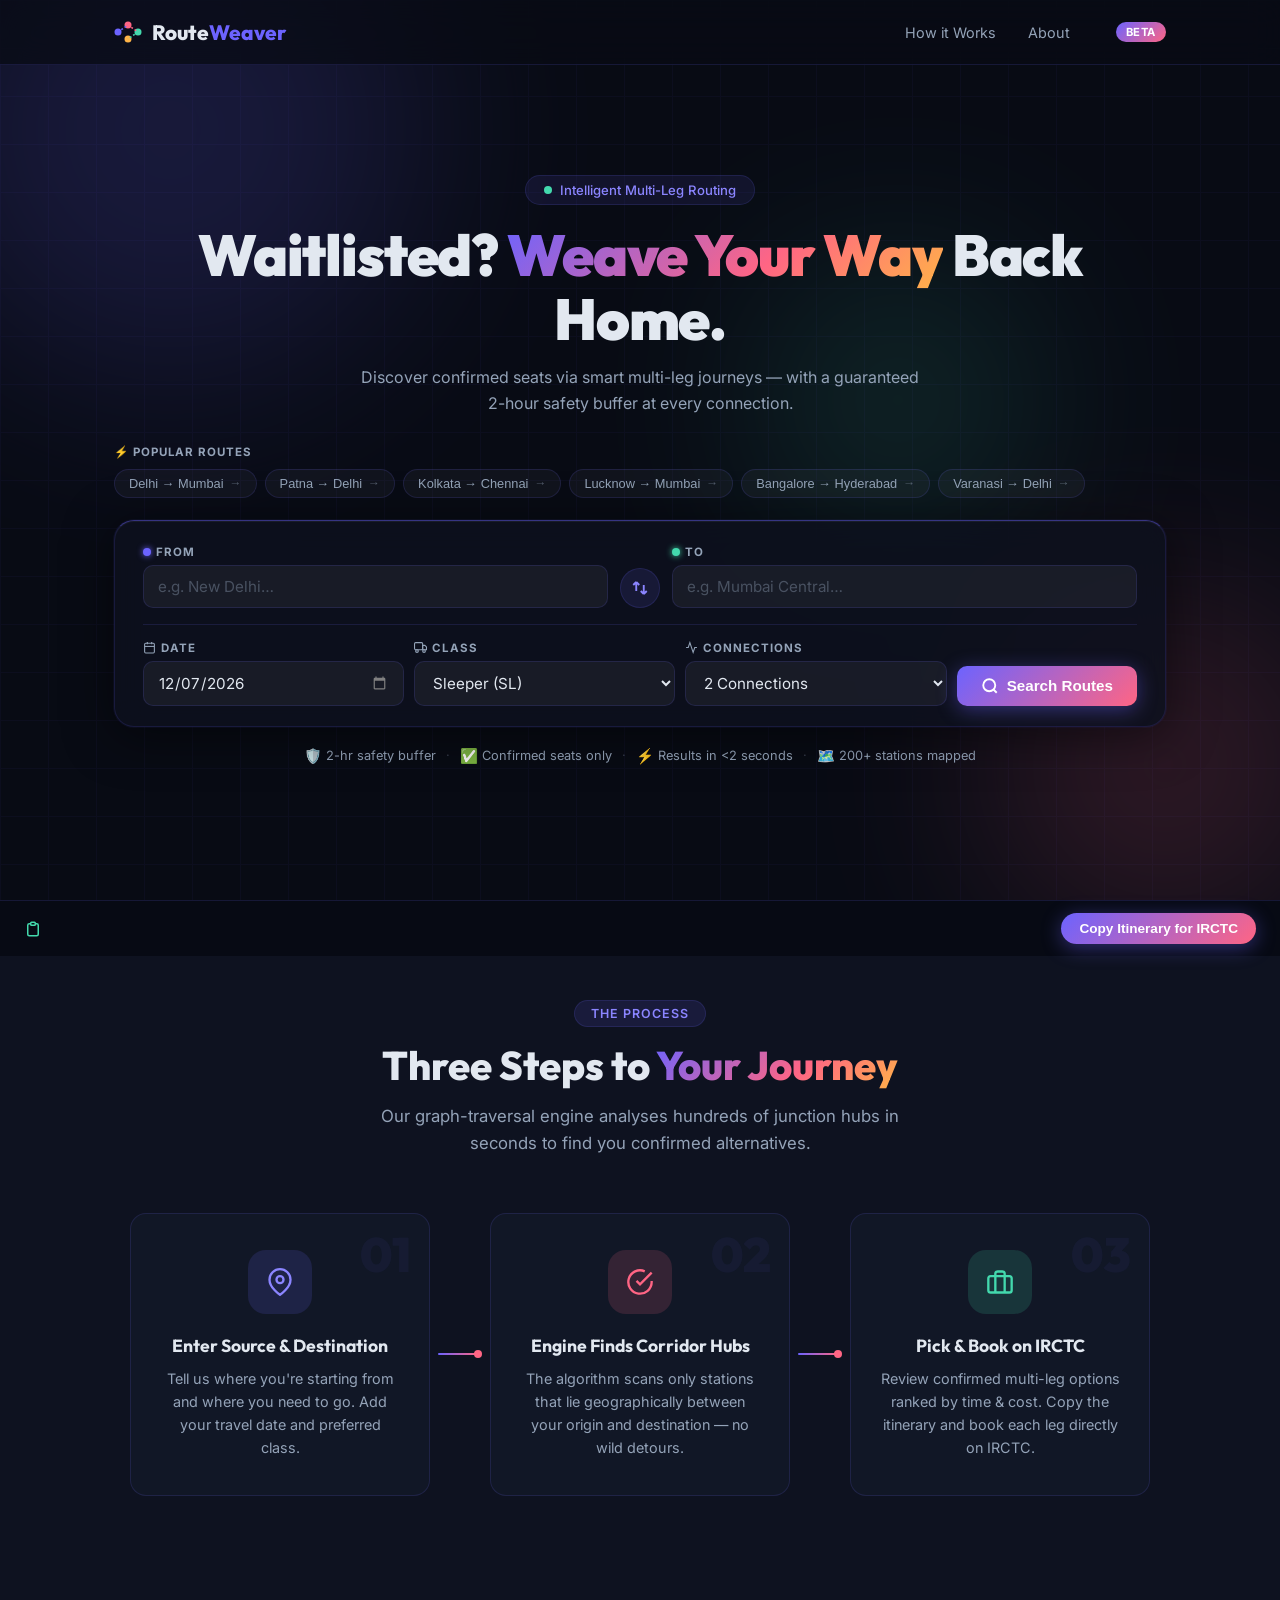
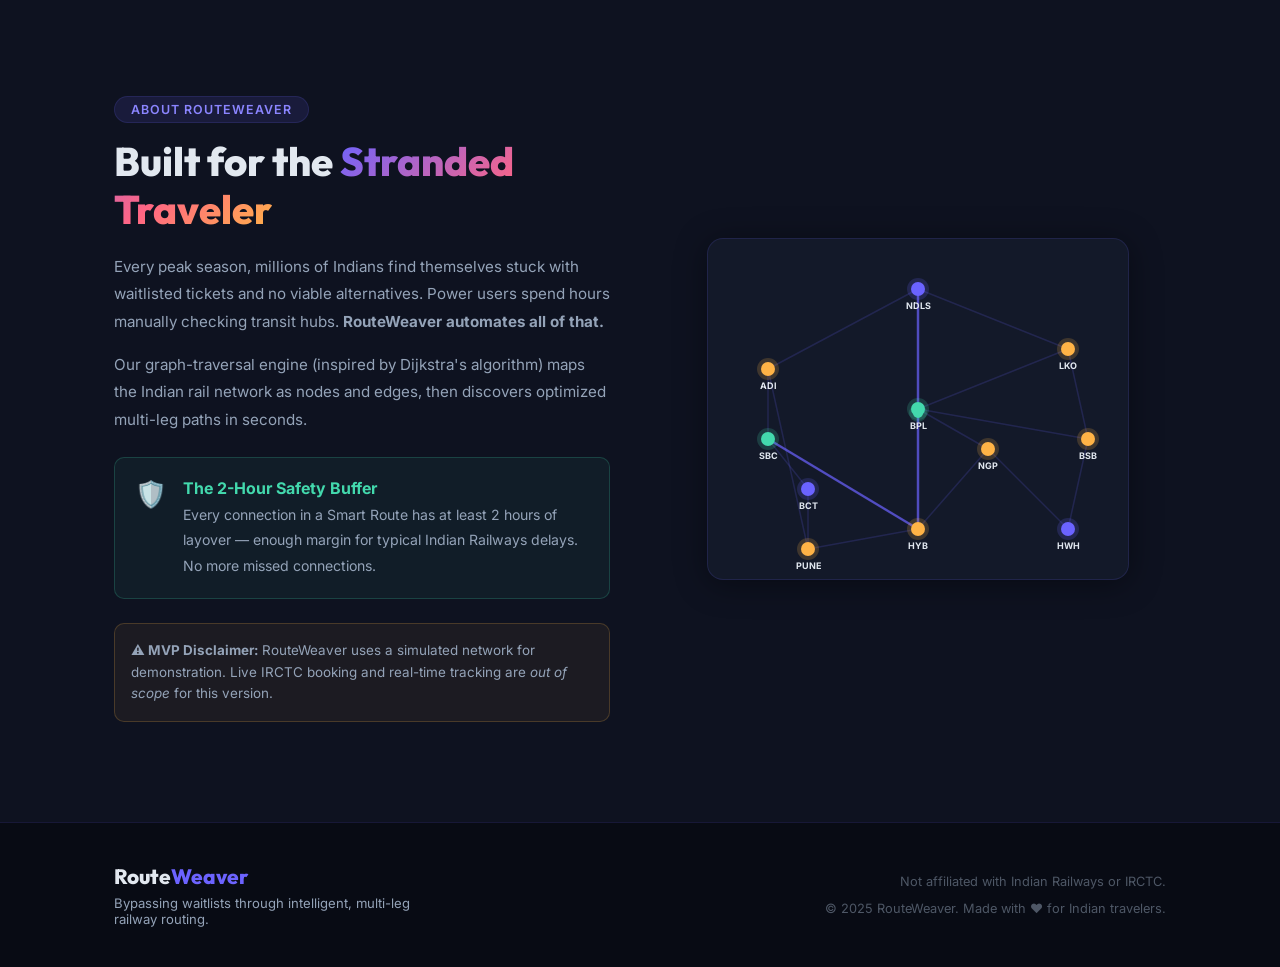
==== index.html @ 6f1d0b57 "Initial commit for RouteWeaver: Premium MVP" ====
<!DOCTYPE html>
<html lang="en">
<head>
  <meta charset="UTF-8" />
  <meta name="viewport" content="width=device-width, initial-scale=1.0" />
  <title>RouteWeaver — Smart Railway Routing for India</title>
  <meta name="description" content="RouteWeaver bypasses waitlists by discovering multi-leg railway routes with confirmed seats. Intelligent routing for Indian Railways." />
  <link rel="preconnect" href="https://fonts.googleapis.com" />
  <link rel="preconnect" href="https://fonts.gstatic.com" crossorigin />
  <link href="https://fonts.googleapis.com/css2?family=Inter:wght@300;400;500;600;700;800&family=Outfit:wght@400;600;700;800;900&display=swap" rel="stylesheet" />
  <link rel="stylesheet" href="style.css?v=3" />
</head>
<body>

  <!-- NAVBAR -->
  <nav class="navbar" id="navbar">
    <div class="nav-inner">
      <div class="nav-logo">
        <div class="logo-icon">
          <svg width="28" height="28" viewBox="0 0 28 28" fill="none">
            <circle cx="4" cy="14" r="3.5" fill="#6C63FF"/>
            <circle cx="14" cy="7" r="3.5" fill="#FF6584"/>
            <circle cx="24" cy="14" r="3.5" fill="#43D9AD"/>
            <circle cx="14" cy="21" r="3.5" fill="#FFB347"/>
            <line x1="4" y1="14" x2="14" y2="7" stroke="#6C63FF" stroke-width="1.5" stroke-dasharray="2 2"/>
            <line x1="14" y1="7" x2="24" y2="14" stroke="#FF6584" stroke-width="1.5" stroke-dasharray="2 2"/>
            <line x1="24" y1="14" x2="14" y2="21" stroke="#43D9AD" stroke-width="1.5" stroke-dasharray="2 2"/>
          </svg>
        </div>
        <span class="logo-text">Route<span class="accent">Weaver</span></span>
      </div>
      <div class="nav-links">
        <a href="#how-it-works" class="nav-link">How it Works</a>
        <a href="#about" class="nav-link">About</a>
      </div>
      <div class="nav-badge">Beta</div>
    </div>
  </nav>

  <!-- HERO + SEARCH (above the fold) -->
  <section class="hero" id="hero">
    <div class="hero-bg-grid"></div>
    <div class="hero-glow hero-glow-1"></div>
    <div class="hero-glow hero-glow-2"></div>
    <div class="hero-glow hero-glow-3"></div>

    <div class="container hero-content">

      <!-- Top text block -->
      <div class="hero-top">
        <div class="hero-pill">
          <span class="pill-dot"></span>
          <span>Intelligent Multi-Leg Routing</span>
        </div>
        <h1 class="hero-title">
          Waitlisted? <span class="gradient-text">Weave Your Way</span> Back Home.
        </h1>
        <p class="hero-subtitle">
          Discover confirmed seats via smart multi-leg journeys — with a guaranteed 2-hour safety buffer at every connection.
        </p>
      </div>

      <!-- Popular Route Chips -->
      <div class="popular-routes">
        <div class="popular-label">⚡ Popular Routes</div>
        <div class="chips-row" id="chips-row"></div>
      </div>

      <!-- SEARCH CARD embedded in hero -->
      <div class="hero-search-card" id="search-form">

        <!-- Row 1: From / Swap / To -->
        <div class="hsc-row hsc-main-row">
          <div class="hsc-field">
            <label class="hsc-label" for="source-input">
              <span class="hsc-label-dot hsc-dot-from"></span> From
            </label>
            <div class="input-wrap">
              <input type="text" id="source-input" class="hsc-input" placeholder="Boarding station…" autocomplete="off" />
              <div class="autocomplete-dropdown" id="source-dropdown"></div>
            </div>
          </div>

          <button class="swap-btn" id="swap-btn" title="Swap">
            <svg width="18" height="18" viewBox="0 0 24 24" fill="none" stroke="currentColor" stroke-width="2.5">
              <path d="M7 16V4m0 0L3 8m4-4l4 4M17 8v12m0 0l4-4m-4 4l-4-4"/>
            </svg>
          </button>

          <div class="hsc-field">
            <label class="hsc-label" for="dest-input">
              <span class="hsc-label-dot hsc-dot-to"></span> To
            </label>
            <div class="input-wrap">
              <input type="text" id="dest-input" class="hsc-input" placeholder="Destination station…" autocomplete="off" />
              <div class="autocomplete-dropdown" id="dest-dropdown"></div>
            </div>
          </div>
        </div>

        <!-- Divider -->
        <div class="hsc-divider"></div>

        <!-- Row 2: Date / Class / Connections + Button -->
        <div class="hsc-row hsc-options-row">
          <div class="hsc-option">
            <label class="hsc-label" for="date-input">
              <svg width="13" height="13" viewBox="0 0 24 24" fill="none" stroke="currentColor" stroke-width="2"><rect x="3" y="4" width="18" height="18" rx="2"/><line x1="16" y1="2" x2="16" y2="6"/><line x1="8" y1="2" x2="8" y2="6"/><line x1="3" y1="10" x2="21" y2="10"/></svg>
              Date
            </label>
            <input type="date" id="date-input" class="hsc-input hsc-select" />
          </div>

          <div class="hsc-option">
            <label class="hsc-label" for="class-select">
              <svg width="13" height="13" viewBox="0 0 24 24" fill="none" stroke="currentColor" stroke-width="2"><rect x="1" y="3" width="15" height="13" rx="2"/><polygon points="16 8 20 8 23 11 23 16 16 16 16 8"/><circle cx="5.5" cy="18.5" r="2.5"/><circle cx="18.5" cy="18.5" r="2.5"/></svg>
              Class
            </label>
            <select id="class-select" class="hsc-input hsc-select">
              <option value="SL">Sleeper (SL)</option>
              <option value="3A">AC 3 Tier (3A)</option>
              <option value="2A">AC 2 Tier (2A)</option>
              <option value="1A">AC First Class (1A)</option>
              <option value="CC">Chair Car (CC)</option>
              <option value="2S">Second Sitting (2S)</option>
            </select>
          </div>

          <div class="hsc-option">
            <label class="hsc-label" for="max-legs">
              <svg width="13" height="13" viewBox="0 0 24 24" fill="none" stroke="currentColor" stroke-width="2"><polyline points="22 12 18 12 15 21 9 3 6 12 2 12"/></svg>
              Connections
            </label>
            <select id="max-legs" class="hsc-input hsc-select">
              <option value="1">1 Connection</option>
              <option value="2" selected>2 Connections</option>
            </select>
          </div>

          <button class="btn btn-primary hsc-search-btn" id="search-btn">
            <svg width="18" height="18" viewBox="0 0 24 24" fill="none" stroke="currentColor" stroke-width="2.5"><circle cx="11" cy="11" r="8"/><line x1="21" y1="21" x2="16.65" y2="16.65"/></svg>
            Search Routes
          </button>
        </div>
      </div>

      <!-- Trust badges -->
      <div class="hero-trust">
        <div class="trust-item"><span class="trust-icon">🛡️</span> 2-hr safety buffer</div>
        <div class="trust-sep">·</div>
        <div class="trust-item"><span class="trust-icon">✅</span> Confirmed seats only</div>
        <div class="trust-sep">·</div>
        <div class="trust-item"><span class="trust-icon">⚡</span> Results in &lt;2 seconds</div>
        <div class="trust-sep">·</div>
        <div class="trust-item"><span class="trust-icon">🗺️</span> 200+ stations mapped</div>
      </div>

    </div>
  </section>

  <!-- RESULTS SECTION (appears below hero after search) -->
  <section class="results-section" id="results-section" style="display:none;">
    <div class="container">
      <div class="direct-notice" id="direct-notice">
        <div class="notice-icon">⚠️</div>
        <div class="notice-content">
          <strong>Direct trains are fully waitlisted.</strong>
          <span id="direct-notice-text">Showing Smart Route alternatives with confirmed seats below.</span>
        </div>
      </div>

      <div class="results-header">
        <div class="results-meta">
          <span id="results-count-label">4 Smart Routes found</span>
          <span class="results-journey-label" id="results-journey-label"></span>
        </div>
        <div class="results-sort">
          <span class="sort-label">Sort by:</span>
          <button class="sort-btn active" id="sort-time" onclick="sortResults('time')">⏱ Time</button>
          <button class="sort-btn" id="sort-cost" onclick="sortResults('cost')">₹ Cost</button>
          <button class="sort-btn" id="sort-legs" onclick="sortResults('legs')">🔀 Legs</button>
        </div>
      </div>

      <div class="route-cards" id="route-cards"></div>

      <div class="itinerary-copy-bar" id="itinerary-copy-bar">
        <div class="copy-bar-text">
          <svg width="18" height="18" viewBox="0 0 24 24" fill="none" stroke="currentColor" stroke-width="2"><path d="M9 5H7a2 2 0 00-2 2v12a2 2 0 002 2h10a2 2 0 002-2V7a2 2 0 00-2-2h-2"/><rect x="9" y="3" width="6" height="4" rx="1"/></svg>
          <span id="selected-route-label">No route selected — click a card to select</span>
        </div>
        <button class="btn btn-primary btn-sm" id="copy-itinerary-btn" onclick="copyItinerary()" disabled>
          Copy Itinerary for IRCTC
        </button>
      </div>
    </div>
  </section>

  <!-- HOW IT WORKS -->
  <section class="how-it-works" id="how-it-works">
    <div class="container">
      <div class="section-header">
        <div class="section-pill">The Process</div>
        <h2 class="section-title">Three Steps to <span class="gradient-text">Your Journey</span></h2>
        <p class="section-subtitle">Our graph-traversal engine analyses hundreds of junction hubs in seconds to find you confirmed alternatives.</p>
      </div>
      <div class="steps-grid">
        <div class="step-card" data-step="01">
          <div class="step-icon-wrap step-icon-purple">
            <svg width="28" height="28" viewBox="0 0 24 24" fill="none" stroke="currentColor" stroke-width="2"><path d="M21 10c0 7-9 13-9 13s-9-6-9-13a9 9 0 0118 0z"/><circle cx="12" cy="10" r="3"/></svg>
          </div>
          <h3>Enter Source & Destination</h3>
          <p>Tell us where you're starting from and where you need to go. Add your travel date and preferred class.</p>
        </div>
        <div class="step-connector"><div class="connector-line"></div><div class="connector-dot"></div></div>
        <div class="step-card" data-step="02">
          <div class="step-icon-wrap step-icon-pink">
            <svg width="28" height="28" viewBox="0 0 24 24" fill="none" stroke="currentColor" stroke-width="2"><path d="M22 11.08V12a10 10 0 11-5.93-9.14"/><polyline points="22 4 12 14.01 9 11.01"/></svg>
          </div>
          <h3>Engine Finds Corridor Hubs</h3>
          <p>The algorithm scans only stations that lie geographically between your origin and destination — no wild detours.</p>
        </div>
        <div class="step-connector"><div class="connector-line"></div><div class="connector-dot"></div></div>
        <div class="step-card" data-step="03">
          <div class="step-icon-wrap step-icon-green">
            <svg width="28" height="28" viewBox="0 0 24 24" fill="none" stroke="currentColor" stroke-width="2"><rect x="2" y="7" width="20" height="14" rx="2"/><path d="M16 21V5a2 2 0 00-2-2h-4a2 2 0 00-2 2v16"/></svg>
          </div>
          <h3>Pick & Book on IRCTC</h3>
          <p>Review confirmed multi-leg options ranked by time & cost. Copy the itinerary and book each leg directly on IRCTC.</p>
        </div>
      </div>
    </div>
  </section>

  <!-- ABOUT -->
  <section class="about-section" id="about">
    <div class="container">
      <div class="about-grid">
        <div class="about-text">
          <div class="section-pill">About RouteWeaver</div>
          <h2 class="section-title">Built for the <span class="gradient-text">Stranded Traveler</span></h2>
          <p>Every peak season, millions of Indians find themselves stuck with waitlisted tickets and no viable alternatives. Power users spend hours manually checking transit hubs. <strong>RouteWeaver automates all of that.</strong></p>
          <p>Our graph-traversal engine (inspired by Dijkstra's algorithm) maps the Indian rail network as nodes and edges, then discovers optimized multi-leg paths in seconds.</p>
          <div class="about-callout">
            <div class="callout-icon">🛡️</div>
            <div>
              <strong>The 2-Hour Safety Buffer</strong>
              <p>Every connection in a Smart Route has at least 2 hours of layover — enough margin for typical Indian Railways delays. No more missed connections.</p>
            </div>
          </div>
          <div class="about-disclaimer">
            <strong>⚠️ MVP Disclaimer:</strong> RouteWeaver uses a simulated network for demonstration. Live IRCTC booking and real-time tracking are <em>out of scope</em> for this version.
          </div>
        </div>
        <div class="about-visual">
          <div class="network-visual">
            <canvas id="rail-canvas" width="420" height="340"></canvas>
          </div>
        </div>
      </div>
    </div>
  </section>

  <!-- FOOTER -->
  <footer class="footer">
    <div class="container footer-inner">
      <div class="footer-brand">
        <span class="logo-text">Route<span class="accent">Weaver</span></span>
        <p>Bypassing waitlists through intelligent, multi-leg railway routing.</p>
      </div>
      <div class="footer-note">
        <p>Not affiliated with Indian Railways or IRCTC.</p>
        <p class="footer-copy">© 2025 RouteWeaver. Made with ❤️ for Indian travelers.</p>
      </div>
    </div>
  </footer>

  <!-- STICKY COPY BAR -->
  <div class="sticky-copy-bar" id="sticky-bar">
    <div class="sticky-bar-info">
      <svg width="18" height="18" viewBox="0 0 24 24" fill="none" stroke="#43D9AD" stroke-width="2"><path d="M9 5H7a2 2 0 00-2 2v12a2 2 0 002 2h10a2 2 0 002-2V7a2 2 0 00-2-2h-2"/><rect x="9" y="3" width="6" height="4" rx="1"/></svg>
      <div>
        <div class="sticky-bar-route" id="sticky-bar-route"></div>
        <div class="sticky-bar-meta" id="sticky-bar-meta"></div>
      </div>
    </div>
    <button class="btn btn-primary btn-sm" onclick="copyItinerary()">Copy Itinerary for IRCTC</button>
  </div>

  <script src="stations.js"></script>
  <script src="app.js"></script>
</body>
</html>
---- style.css ----
/* ===== RESET & BASE ===== */
*, *::before, *::after { box-sizing: border-box; margin: 0; padding: 0; }
html { scroll-behavior: smooth; }
body {
  font-family: 'Inter', sans-serif;
  background: #080b14;
  color: #e2e8f0;
  min-height: 100vh;
  overflow-x: hidden;
}

/* ===== TOKENS ===== */
:root {
  --purple: #6C63FF;
  --purple-light: #8b85ff;
  --pink: #FF6584;
  --green: #43D9AD;
  --amber: #FFB347;
  --bg: #080b14;
  --bg-2: #0e1220;
  --bg-3: #131929;
  --bg-card: rgba(19, 25, 41, 0.8);
  --border: rgba(108, 99, 255, 0.15);
  --border-hover: rgba(108, 99, 255, 0.4);
  --text: #e2e8f0;
  --text-muted: #94a3b8;
  --radius: 16px;
  --radius-sm: 10px;
  --shadow: 0 4px 32px rgba(0,0,0,0.4);
}

/* ===== UTILS ===== */
.container { max-width: 1100px; margin: 0 auto; padding: 0 24px; }
.gradient-text {
  background: linear-gradient(135deg, var(--purple) 0%, var(--pink) 60%, var(--amber) 100%);
  -webkit-background-clip: text; -webkit-text-fill-color: transparent; background-clip: text;
}
.accent { color: var(--purple); }
.btn {
  display: inline-flex; align-items: center; gap: 8px;
  padding: 12px 24px; border-radius: 50px; font-weight: 600;
  font-size: 0.95rem; cursor: pointer; border: none;
  transition: all 0.25s ease; text-decoration: none;
}
.btn-primary {
  background: linear-gradient(135deg, var(--purple), var(--pink));
  color: #fff; box-shadow: 0 4px 20px rgba(108,99,255,0.4);
}
.btn-primary:hover { transform: translateY(-2px); box-shadow: 0 8px 28px rgba(108,99,255,0.55); }
.btn-ghost { background: rgba(255,255,255,0.06); color: var(--text); border: 1px solid var(--border); }
.btn-ghost:hover { background: rgba(255,255,255,0.1); border-color: var(--border-hover); }
.btn-sm { padding: 8px 18px; font-size: 0.85rem; }
.section-pill {
  display: inline-block; padding: 5px 16px; background: rgba(108,99,255,0.12);
  border: 1px solid var(--border); border-radius: 50px;
  font-size: 0.78rem; font-weight: 600; color: var(--purple-light);
  letter-spacing: 0.08em; text-transform: uppercase; margin-bottom: 14px;
}
.section-header { text-align: center; margin-bottom: 56px; }
.section-title { font-family: 'Outfit', sans-serif; font-size: clamp(1.8rem, 4vw, 2.5rem); font-weight: 800; line-height: 1.2; margin-bottom: 14px; }
.section-subtitle { color: var(--text-muted); font-size: 1.05rem; max-width: 560px; margin: 0 auto; line-height: 1.6; }

/* ===== NAVBAR ===== */
.navbar {
  position: fixed; top: 0; left: 0; right: 0; z-index: 100;
  backdrop-filter: blur(16px); -webkit-backdrop-filter: blur(16px);
  background: rgba(8,11,20,0.75); border-bottom: 1px solid var(--border);
  transition: all 0.3s ease;
}
.nav-inner {
  max-width: 1100px; margin: 0 auto; padding: 0 24px;
  height: 64px; display: flex; align-items: center; gap: 32px;
}
.nav-logo { display: flex; align-items: center; gap: 10px; }
.logo-icon { display: flex; }
.logo-text { font-family: 'Outfit', sans-serif; font-size: 1.3rem; font-weight: 800; color: var(--text); }
.nav-links { display: flex; gap: 4px; margin-left: auto; }
.nav-link {
  padding: 6px 14px; color: var(--text-muted); font-size: 0.9rem;
  text-decoration: none; border-radius: 8px; transition: all 0.2s;
}
.nav-link:hover { color: var(--text); background: rgba(255,255,255,0.06); }
.nav-badge {
  background: linear-gradient(135deg, var(--purple), var(--pink));
  color: #fff; font-size: 0.7rem; font-weight: 700; padding: 3px 10px;
  border-radius: 50px; letter-spacing: 0.05em; text-transform: uppercase;
}

/* ===== HERO ===== */
.hero {
  position: relative;
  display: flex; flex-direction: column; justify-content: center;
  padding: 88px 0 48px; overflow: hidden; min-height: 100vh;
}
.hero-bg-grid {
  position: absolute; inset: 0; opacity: 0.04;
  background-image: linear-gradient(rgba(108,99,255,1) 1px, transparent 1px),
    linear-gradient(90deg, rgba(108,99,255,1) 1px, transparent 1px);
  background-size: 48px 48px;
}
.hero-glow {
  position: absolute; border-radius: 50%; filter: blur(100px); opacity: 0.16; pointer-events: none;
}
.hero-glow-1 { width: 500px; height: 500px; background: var(--purple); top: -120px; left: -80px; }
.hero-glow-2 { width: 350px; height: 350px; background: var(--pink); bottom: -40px; right: -60px; }
.hero-glow-3 { width: 260px; height: 260px; background: var(--green); top: 30%; left: 60%; }
.hero-content { position: relative; z-index: 2; }

/* Hero top text */
.hero-top { text-align: center; margin-bottom: 28px; }
.hero-pill {
  display: inline-flex; align-items: center; gap: 8px;
  padding: 6px 18px; background: rgba(108,99,255,0.1); border: 1px solid var(--border);
  border-radius: 50px; font-size: 0.82rem; font-weight: 500; color: var(--purple-light);
  margin-bottom: 18px;
}
.pill-dot { width: 8px; height: 8px; border-radius: 50%; background: var(--green); animation: pulse 2s infinite; }
@keyframes pulse { 0%,100%{opacity:1;transform:scale(1)} 50%{opacity:0.5;transform:scale(1.3)} }
.hero-title {
  font-family: 'Outfit', sans-serif;
  font-size: clamp(2rem, 5vw, 3.6rem); font-weight: 900; line-height: 1.1;
  letter-spacing: -0.02em; margin-bottom: 14px;
}
.hero-subtitle {
  color: var(--text-muted); font-size: 1rem; max-width: 560px;
  margin: 0 auto; line-height: 1.65;
}

/* ===== HERO SEARCH CARD ===== */
.hero-search-card {
  background: rgba(13,17,30,0.85);
  border: 1px solid var(--border);
  border-radius: 20px;
  padding: 24px 28px 20px;
  backdrop-filter: blur(16px);
  -webkit-backdrop-filter: blur(16px);
  box-shadow: 0 8px 48px rgba(0,0,0,0.5), 0 0 0 1px rgba(108,99,255,0.08);
  margin-bottom: 20px;
}
.hsc-row { display: flex; align-items: flex-end; gap: 12px; }
.hsc-main-row { margin-bottom: 0; }
.hsc-options-row { flex-wrap: wrap; gap: 10px; }
.hsc-divider {
  height: 1px; background: var(--border);
  margin: 16px 0;
}
.hsc-field { flex: 1; display: flex; flex-direction: column; gap: 6px; min-width: 160px; }
.hsc-option { display: flex; flex-direction: column; gap: 6px; flex: 1; min-width: 120px; }
.hsc-label {
  font-size: 0.72rem; font-weight: 700; color: var(--text-muted);
  text-transform: uppercase; letter-spacing: 0.08em;
  display: flex; align-items: center; gap: 5px;
}
.hsc-label-dot {
  width: 8px; height: 8px; border-radius: 50%; flex-shrink: 0;
}
.hsc-dot-from { background: var(--purple); box-shadow: 0 0 6px var(--purple); }
.hsc-dot-to   { background: var(--green);  box-shadow: 0 0 6px var(--green); }
.hsc-input {
  background: rgba(255,255,255,0.05); border: 1px solid var(--border);
  border-radius: var(--radius-sm); padding: 11px 14px;
  color: var(--text); font-size: 0.95rem; font-family: 'Inter', sans-serif;
  outline: none; transition: all 0.2s; width: 100%;
}
.hsc-input:focus {
  border-color: var(--purple);
  box-shadow: 0 0 0 3px rgba(108,99,255,0.15);
  background: rgba(108,99,255,0.06);
}
.hsc-input::placeholder { color: rgba(148,163,184,0.4); }
.hsc-select { cursor: pointer; }
.hsc-select option { background: #0e1220; color: var(--text); }
input[type="date"]::-webkit-calendar-picker-indicator { filter: invert(0.5); cursor: pointer; }
.hsc-search-btn {
  padding: 11px 24px; font-size: 0.95rem; border-radius: var(--radius-sm);
  white-space: nowrap; align-self: flex-end; flex-shrink: 0;
}

/* Trust badges */
.hero-trust {
  display: flex; align-items: center; justify-content: center; gap: 10px;
  flex-wrap: wrap; color: var(--text-muted); font-size: 0.8rem;
}
.trust-item { display: flex; align-items: center; gap: 4px; }
.trust-sep { opacity: 0.3; }
.trust-icon { font-size: 0.9rem; }

/* ===== HOW IT WORKS ===== */
.how-it-works { padding: 100px 0; background: var(--bg-2); }
.steps-grid {
  display: flex; align-items: center; gap: 0;
  justify-content: center; flex-wrap: wrap; gap: 0;
}
.step-card {
  flex: 1; min-width: 240px; max-width: 300px;
  padding: 36px 28px; background: var(--bg-card);
  border: 1px solid var(--border); border-radius: var(--radius);
  text-align: center; transition: all 0.3s ease;
  position: relative;
}
.step-card::before {
  content: attr(data-step); position: absolute; top: 16px; right: 18px;
  font-family: 'Outfit', sans-serif; font-size: 3rem; font-weight: 900;
  color: rgba(108,99,255,0.06); line-height: 1;
}
.step-card:hover { transform: translateY(-4px); border-color: var(--border-hover); box-shadow: 0 12px 40px rgba(108,99,255,0.15); }
.step-icon-wrap {
  width: 64px; height: 64px; border-radius: 18px;
  display: flex; align-items: center; justify-content: center; margin: 0 auto 20px;
}
.step-icon-purple { background: rgba(108,99,255,0.15); color: var(--purple-light); }
.step-icon-pink { background: rgba(255,101,132,0.15); color: var(--pink); }
.step-icon-green { background: rgba(67,217,173,0.15); color: var(--green); }
.step-card h3 { font-family: 'Outfit', sans-serif; font-size: 1.1rem; font-weight: 700; margin-bottom: 10px; }
.step-card p { color: var(--text-muted); font-size: 0.9rem; line-height: 1.6; }
.step-connector { display: flex; align-items: center; padding: 0 8px; }
.connector-line { width: 40px; height: 2px; background: linear-gradient(90deg, var(--purple), var(--pink)); border-radius: 2px; }
.connector-dot { width: 8px; height: 8px; border-radius: 50%; background: var(--pink); margin-left: -4px; }

/* ===== SWAP BTN ===== */
.swap-btn {
  width: 40px; height: 40px; border-radius: 50%; background: rgba(108,99,255,0.12);
  border: 1px solid var(--border); color: var(--purple-light); cursor: pointer;
  display: flex; align-items: center; justify-content: center;
  transition: all 0.25s; flex-shrink: 0;
}
.swap-btn:hover { background: rgba(108,99,255,0.25); transform: rotate(180deg); }

/* ===== RESULTS SECTION ===== */
.results-section { padding: 40px 0 60px; background: var(--bg); animation: fadeUp 0.4s ease; }
.input-wrap { position: relative; }
.autocomplete-dropdown {
  position: absolute; top: 100%; left: 0; right: 0; z-index: 50;
  background: #131929; border: 1px solid var(--border-hover); border-radius: var(--radius-sm);
  margin-top: 4px; overflow: hidden; display: none; box-shadow: 0 8px 30px rgba(0,0,0,0.5);
}
.autocomplete-dropdown.open { display: block; }
.dropdown-item {
  padding: 10px 16px; cursor: pointer; font-size: 0.9rem;
  border-bottom: 1px solid var(--border); transition: background 0.15s;
  display: flex; justify-content: space-between; align-items: center;
}
.dropdown-item:last-child { border-bottom: none; }
.dropdown-item:hover { background: rgba(108,99,255,0.1); }
.dropdown-code { font-size: 0.75rem; color: var(--purple-light); font-weight: 600; }

/* ===== RESULTS ===== */
.results-area { animation: fadeUp 0.4s ease; }
@keyframes fadeUp { from{opacity:0;transform:translateY(20px)} to{opacity:1;transform:translateY(0)} }
.direct-notice {
  display: flex; align-items: center; gap: 14px;
  padding: 16px 20px; background: rgba(255,179,71,0.08);
  border: 1px solid rgba(255,179,71,0.25); border-radius: var(--radius-sm); margin-bottom: 20px;
}
.notice-icon { font-size: 1.4rem; }
.notice-content { font-size: 0.9rem; color: var(--text-muted); }
.notice-content strong { color: var(--amber); display: block; margin-bottom: 2px; }
.results-header {
  display: flex; justify-content: space-between; align-items: center;
  margin-bottom: 20px; flex-wrap: wrap; gap: 12px;
}
.results-meta { display: flex; flex-direction: column; gap: 2px; }
#results-count-label { font-family: 'Outfit', sans-serif; font-size: 1.2rem; font-weight: 700; }
.results-journey-label { font-size: 0.85rem; color: var(--text-muted); }
.results-sort { display: flex; align-items: center; gap: 8px; }
.sort-label { font-size: 0.8rem; color: var(--text-muted); }
.sort-btn {
  padding: 6px 14px; border-radius: 8px; border: 1px solid var(--border);
  background: transparent; color: var(--text-muted); font-size: 0.82rem; cursor: pointer;
  transition: all 0.2s; font-family: 'Inter', sans-serif;
}
.sort-btn.active, .sort-btn:hover { background: rgba(108,99,255,0.12); border-color: var(--border-hover); color: var(--purple-light); }
.route-cards { display: flex; flex-direction: column; gap: 16px; margin-bottom: 24px; }
.route-card {
  background: var(--bg-card); border: 1px solid var(--border); border-radius: var(--radius);
  overflow: hidden; cursor: pointer; transition: all 0.25s ease;
  position: relative;
}
.route-card:hover { border-color: var(--border-hover); box-shadow: 0 8px 32px rgba(108,99,255,0.12); transform: translateY(-2px); }
.route-card.selected { border-color: var(--purple); box-shadow: 0 0 0 2px rgba(108,99,255,0.2), 0 8px 32px rgba(108,99,255,0.2); }
.route-card-header {
  display: flex; justify-content: space-between; align-items: center;
  padding: 18px 24px 14px; border-bottom: 1px solid var(--border);
}
.route-badge {
  display: flex; align-items: center; gap: 8px;
  font-size: 0.78rem; font-weight: 700; text-transform: uppercase; letter-spacing: 0.06em;
}
.badge-best { color: var(--green); }
.badge-fast { color: var(--purple-light); }
.badge-cheap { color: var(--amber); }
.badge-alt { color: var(--text-muted); }
.badge-dot { width: 8px; height: 8px; border-radius: 50%; }
.badge-best .badge-dot { background: var(--green); }
.badge-fast .badge-dot { background: var(--purple-light); }
.badge-cheap .badge-dot { background: var(--amber); }
.badge-alt .badge-dot { background: var(--text-muted); }
.route-summary-right { display: flex; align-items: center; gap: 16px; }
.route-total-time { font-family: 'Outfit', sans-serif; font-size: 1.3rem; font-weight: 800; color: var(--text); }
.route-total-cost { font-size: 0.9rem; color: var(--text-muted); }
.route-timeline { padding: 22px 24px; }
.timeline-stops { display: flex; align-items: center; gap: 0; overflow-x: auto; }
.timeline-stop { display: flex; flex-direction: column; align-items: center; min-width: 120px; }
.stop-time { font-size: 0.8rem; font-weight: 700; color: var(--text-muted); margin-bottom: 6px; }
.stop-dot-wrap { position: relative; display: flex; align-items: center; justify-content: center; width: 100%; margin-bottom: 8px; }
.stop-dot {
  width: 14px; height: 14px; border-radius: 50%; border: 2px solid var(--purple); background: var(--bg);
  position: relative; z-index: 2; flex-shrink: 0;
}
.stop-dot.origin { background: var(--purple); }
.stop-dot.dest { background: var(--green); border-color: var(--green); }
.stop-dot.layover { background: var(--amber); border-color: var(--amber); }
.stop-name { font-size: 0.82rem; font-weight: 600; text-align: center; color: var(--text); line-height: 1.3; }
.stop-code { font-size: 0.7rem; color: var(--text-muted); text-align: center; }
.timeline-leg {
  flex: 1; display: flex; flex-direction: column; align-items: center;
  padding: 0 6px; min-width: 100px;
}
.leg-line-wrap { width: 100%; position: relative; height: 14px; display: flex; align-items: center; }
.leg-line {
  width: 100%; height: 2px; position: relative;
}
.leg-line.train { background: linear-gradient(90deg, var(--purple), var(--purple-light)); }
.leg-line.buffer { background: repeating-linear-gradient(90deg, var(--amber) 0, var(--amber) 6px, transparent 6px, transparent 12px); }
.leg-train-icon {
  position: absolute; left: 50%; top: 50%; transform: translate(-50%,-50%);
  font-size: 0.75rem; background: var(--bg-2); padding: 1px 4px; border-radius: 4px; z-index: 3;
}
.leg-info { font-size: 0.72rem; color: var(--text-muted); margin-top: 4px; text-align: center; white-space: nowrap; }
.leg-buffer-label { font-size: 0.7rem; color: var(--amber); text-align: center; margin-top: 4px; font-weight: 600; }
.route-card-footer {
  padding: 12px 24px; background: rgba(0,0,0,0.15); border-top: 1px solid var(--border);
  display: flex; justify-content: space-between; align-items: center; flex-wrap: wrap; gap: 8px;
}
.route-legs-info { display: flex; gap: 16px; }
.leg-stat { font-size: 0.8rem; color: var(--text-muted); }
.leg-stat strong { color: var(--text); }
.select-route-btn {
  padding: 7px 18px; border-radius: 8px; font-size: 0.82rem; font-weight: 600;
  border: 1px solid var(--border); background: transparent; color: var(--text-muted); cursor: pointer;
  transition: all 0.2s; font-family: 'Inter', sans-serif;
}
.route-card.selected .select-route-btn { background: rgba(108,99,255,0.15); border-color: var(--purple); color: var(--purple-light); }
.select-route-btn:hover { background: rgba(108,99,255,0.1); color: var(--text); }
.itinerary-copy-bar {
  display: flex; justify-content: space-between; align-items: center;
  padding: 16px 24px; background: rgba(108,99,255,0.08); border: 1px solid var(--border);
  border-radius: var(--radius-sm); flex-wrap: wrap; gap: 12px;
}
.copy-bar-text { display: flex; align-items: center; gap: 10px; font-size: 0.9rem; color: var(--text-muted); }
.empty-state {
  text-align: center; padding: 60px 20px;
  color: var(--text-muted); font-size: 0.95rem; line-height: 1.7;
}
.empty-icon { font-size: 3.5rem; margin-bottom: 16px; }

/* ===== ABOUT ===== */
.about-section { padding: 100px 0; background: var(--bg-2); }
.about-grid { display: grid; grid-template-columns: 1fr 1fr; gap: 60px; align-items: center; }
.about-text .section-pill { margin-bottom: 14px; }
.about-text .section-title { text-align: left; margin-bottom: 20px; }
.about-text p { color: var(--text-muted); line-height: 1.8; margin-bottom: 16px; font-size: 0.95rem; }
.about-callout {
  display: flex; gap: 16px; padding: 20px; background: rgba(67,217,173,0.06);
  border: 1px solid rgba(67,217,173,0.2); border-radius: var(--radius-sm); margin: 24px 0;
}
.callout-icon { font-size: 1.6rem; }
.about-callout strong { display: block; margin-bottom: 4px; color: var(--green); }
.about-callout p { font-size: 0.88rem; margin: 0; }
.about-disclaimer {
  padding: 16px; background: rgba(255,179,71,0.06); border: 1px solid rgba(255,179,71,0.2);
  border-radius: var(--radius-sm); font-size: 0.84rem; color: var(--text-muted); line-height: 1.6;
}
.about-visual { display: flex; align-items: center; justify-content: center; }
.network-visual {
  border: 1px solid var(--border); border-radius: var(--radius); overflow: hidden;
  background: var(--bg-3); padding: 0; box-shadow: var(--shadow);
}
#rail-canvas { display: block; }

/* ===== FOOTER ===== */
.footer { padding: 40px 0; background: var(--bg); border-top: 1px solid var(--border); }
.footer-inner { display: flex; justify-content: space-between; align-items: center; flex-wrap: wrap; gap: 20px; }
.footer-brand p { font-size: 0.82rem; color: var(--text-muted); margin-top: 6px; max-width: 300px; }
.footer-note { text-align: right; font-size: 0.8rem; color: rgba(148,163,184,0.5); line-height: 1.8; }
.footer-copy { margin-top: 4px; }

/* Loading spinner */
.spinner {
  width: 18px; height: 18px; border: 2px solid rgba(255,255,255,0.3);
  border-top-color: #fff; border-radius: 50%; animation: spin 0.7s linear infinite;
}
@keyframes spin { to { transform: rotate(360deg); } }

/* ===== POPULAR ROUTES CHIPS ===== */
.popular-routes {
  margin-bottom: 22px;
}
.popular-label {
  font-size: 0.72rem; font-weight: 700; color: var(--text-muted);
  text-transform: uppercase; letter-spacing: 0.08em; margin-bottom: 10px;
  display: flex; align-items: center; gap: 6px;
}
.chips-row { display: flex; flex-wrap: wrap; gap: 8px; }
.route-chip {
  display: inline-flex; align-items: center; gap: 6px;
  padding: 6px 14px; background: rgba(255,255,255,0.04);
  border: 1px solid var(--border); border-radius: 50px;
  font-size: 0.8rem; color: var(--text-muted); cursor: pointer;
  transition: all 0.2s; white-space: nowrap;
}
.route-chip:hover {
  background: rgba(108,99,255,0.1); border-color: var(--border-hover);
  color: var(--purple-light); transform: translateY(-1px);
}
.chip-arrow { opacity: 0.5; font-size: 0.75rem; }

/* ===== VERTICAL TIMELINE ===== */
.vtl { display: flex; flex-direction: column; padding: 4px 0; }
.vtl-row { display: flex; align-items: flex-start; gap: 0; }
.vtl-left {
  width: 58px; text-align: right; padding-right: 14px; flex-shrink: 0;
  padding-top: 2px;
}
.vtl-time { font-size: 0.85rem; font-weight: 700; color: var(--text); line-height: 1.2; }
.vtl-time-label { font-size: 0.65rem; color: var(--text-muted); text-transform: uppercase; letter-spacing: 0.04em; }
.vtl-mid {
  display: flex; flex-direction: column; align-items: center;
  width: 24px; flex-shrink: 0;
}
.vtl-dot {
  width: 14px; height: 14px; border-radius: 50%; flex-shrink: 0;
  border: 2.5px solid var(--border); background: var(--bg-3);
  position: relative; z-index: 2;
}
.vtl-dot.origin { background: var(--purple); border-color: var(--purple); box-shadow: 0 0 10px rgba(108,99,255,0.6); }
.vtl-dot.dest   { background: var(--green);  border-color: var(--green);  box-shadow: 0 0 10px rgba(67,217,173,0.6); }
.vtl-dot.hub    { background: var(--amber);  border-color: var(--amber); }
.vtl-vline { width: 2px; flex: 1; min-height: 12px; background: var(--border); }
.vtl-vline.solid   { background: linear-gradient(var(--purple), var(--purple-light)); }
.vtl-vline.dashed  { background: repeating-linear-gradient(to bottom, var(--amber) 0, var(--amber) 4px, transparent 4px, transparent 8px); }
.vtl-right { flex: 1; padding-left: 14px; padding-bottom: 0; }
.vtl-station { font-size: 0.9rem; font-weight: 600; color: var(--text); line-height: 1.3; }
.vtl-code-badge {
  display: inline-block; font-size: 0.68rem; font-weight: 700; color: var(--purple-light);
  background: rgba(108,99,255,0.1); border: 1px solid rgba(108,99,255,0.2);
  border-radius: 4px; padding: 1px 6px; margin-top: 2px;
}

/* Leg block between stops */
.vtl-leg-row { display: flex; align-items: stretch; gap: 0; }
.vtl-leg-left { width: 58px; flex-shrink: 0; }
.vtl-leg-mid { display: flex; flex-direction: column; align-items: center; width: 24px; flex-shrink: 0; }
.vtl-leg-right {
  flex: 1; padding: 8px 14px 8px 14px;
  display: flex; flex-direction: column; gap: 4px;
}
.vtl-train-name { font-size: 0.82rem; font-weight: 600; color: var(--text); }
.vtl-train-num { font-size: 0.72rem; color: var(--text-muted); }
.vtl-leg-dur { font-size: 0.76rem; color: var(--purple-light); font-weight: 600; }
.vtl-buffer-row {
  display: flex; align-items: center; gap: 6px;
  padding: 6px 14px; margin: 2px 0; margin-left: 96px;
  background: rgba(255,179,71,0.07); border: 1px solid rgba(255,179,71,0.2);
  border-radius: 8px; font-size: 0.75rem; color: var(--amber); font-weight: 600;
}

/* ===== CONFIRMED BADGE (pulsing green) ===== */
.confirmed-badge {
  display: inline-flex; align-items: center; gap: 5px;
  font-size: 0.7rem; font-weight: 700; color: var(--green);
  text-transform: uppercase; letter-spacing: 0.06em;
}
.confirmed-dot {
  width: 7px; height: 7px; border-radius: 50%; background: var(--green);
  animation: confirmed-pulse 1.8s infinite;
}
@keyframes confirmed-pulse {
  0%,100% { box-shadow: 0 0 0 0 rgba(67,217,173,0.6); }
  50%      { box-shadow: 0 0 0 5px rgba(67,217,173,0); }
}

/* ===== FLIGHT SAVINGS BADGE ===== */
.flight-badge {
  display: inline-flex; align-items: center; gap: 5px;
  padding: 3px 10px; background: rgba(67,217,173,0.08);
  border: 1px solid rgba(67,217,173,0.2); border-radius: 50px;
  font-size: 0.72rem; font-weight: 700; color: var(--green);
}

/* ===== SKELETON LOADING ===== */
.skeleton-card {
  background: var(--bg-card); border: 1px solid var(--border);
  border-radius: var(--radius); overflow: hidden; padding: 20px 24px;
}
.skeleton-line {
  height: 12px; border-radius: 6px; background: linear-gradient(90deg,
    rgba(255,255,255,0.04) 0%, rgba(255,255,255,0.09) 50%, rgba(255,255,255,0.04) 100%);
  background-size: 200% 100%; animation: shimmer 1.4s infinite; margin-bottom: 10px;
}
@keyframes shimmer { 0%{background-position:200% 0} 100%{background-position:-200% 0} }
.skeleton-line.w80 { width: 80%; }
.skeleton-line.w60 { width: 60%; }
.skeleton-line.w40 { width: 40%; }

/* ===== STAGGERED CARD ANIMATION ===== */
@keyframes cardIn { from{opacity:0;transform:translateY(18px)} to{opacity:1;transform:translateY(0)} }
.route-card { animation: cardIn 0.35s ease both; }
.route-card:nth-child(1) { animation-delay: 0ms; }
.route-card:nth-child(2) { animation-delay: 80ms; }
.route-card:nth-child(3) { animation-delay: 160ms; }
.route-card:nth-child(4) { animation-delay: 240ms; }

/* ===== ENHANCED BADGE BORDERS ===== */
.route-card.badge-rank-0 { border-top: 2px solid var(--green); }
.route-card.badge-rank-1 { border-top: 2px solid var(--purple-light); }
.route-card.badge-rank-2 { border-top: 2px solid var(--amber); }
.route-card.badge-rank-3 { border-top: 2px solid rgba(148,163,184,0.3); }

/* ===== STICKY COPY BAR ===== */
.sticky-copy-bar {
  position: fixed; bottom: 0; left: 0; right: 0; z-index: 90;
  background: rgba(8,11,20,0.96); border-top: 1px solid var(--border);
  backdrop-filter: blur(16px); -webkit-backdrop-filter: blur(16px);
  padding: 12px 24px; display: flex; align-items: center;
  justify-content: space-between; gap: 12px; flex-wrap: wrap;
  transform: translateY(100%); transition: transform 0.3s ease;
}
.sticky-copy-bar.visible { transform: translateY(0); }
.sticky-bar-info { display: flex; align-items: center; gap: 12px; flex-wrap: wrap; }
.sticky-bar-route { font-weight: 600; font-size: 0.9rem; }
.sticky-bar-meta { font-size: 0.82rem; color: var(--text-muted); }

/* ===== NO ROUTES STATE ===== */
.no-routes-card {
  text-align: center; padding: 48px 24px;
  background: var(--bg-card); border: 1px solid var(--border);
  border-radius: var(--radius);
}
.no-routes-icon { font-size: 3rem; margin-bottom: 16px; }
.no-routes-card h3 { font-family: 'Outfit', sans-serif; font-size: 1.2rem; font-weight: 700; margin-bottom: 8px; }
.no-routes-card p { color: var(--text-muted); font-size: 0.9rem; line-height: 1.6; max-width: 380px; margin: 0 auto 20px; }

/* ===== ENHANCED SEARCH CARD TOP BORDER ===== */
.hero-search-card {
  border-top: 1px solid rgba(108,99,255,0.45) !important;
  box-shadow: 0 8px 48px rgba(0,0,0,0.5), 0 0 0 1px rgba(108,99,255,0.08), inset 0 1px 0 rgba(255,255,255,0.05) !important;
}

/* ===== RESPONSIVE ===== */
@media (max-width: 768px) {
  .nav-links { display: none; }
  .steps-grid { flex-direction: column; align-items: stretch; }
  .step-connector { display: none; }
  .hsc-row { flex-direction: column; }
  .hsc-options-row { flex-direction: column; }
  .swap-btn { align-self: center; transform: rotate(90deg); }
  .about-grid { grid-template-columns: 1fr; }
  .about-visual { display: none; }
  .footer-inner { flex-direction: column; text-align: center; }
  .footer-note { text-align: center; }
  .vtl-left { width: 46px; }
  .vtl-buffer-row { margin-left: 84px; }
  .sticky-copy-bar { padding: 10px 16px; }
  .chips-row { gap: 6px; }
}
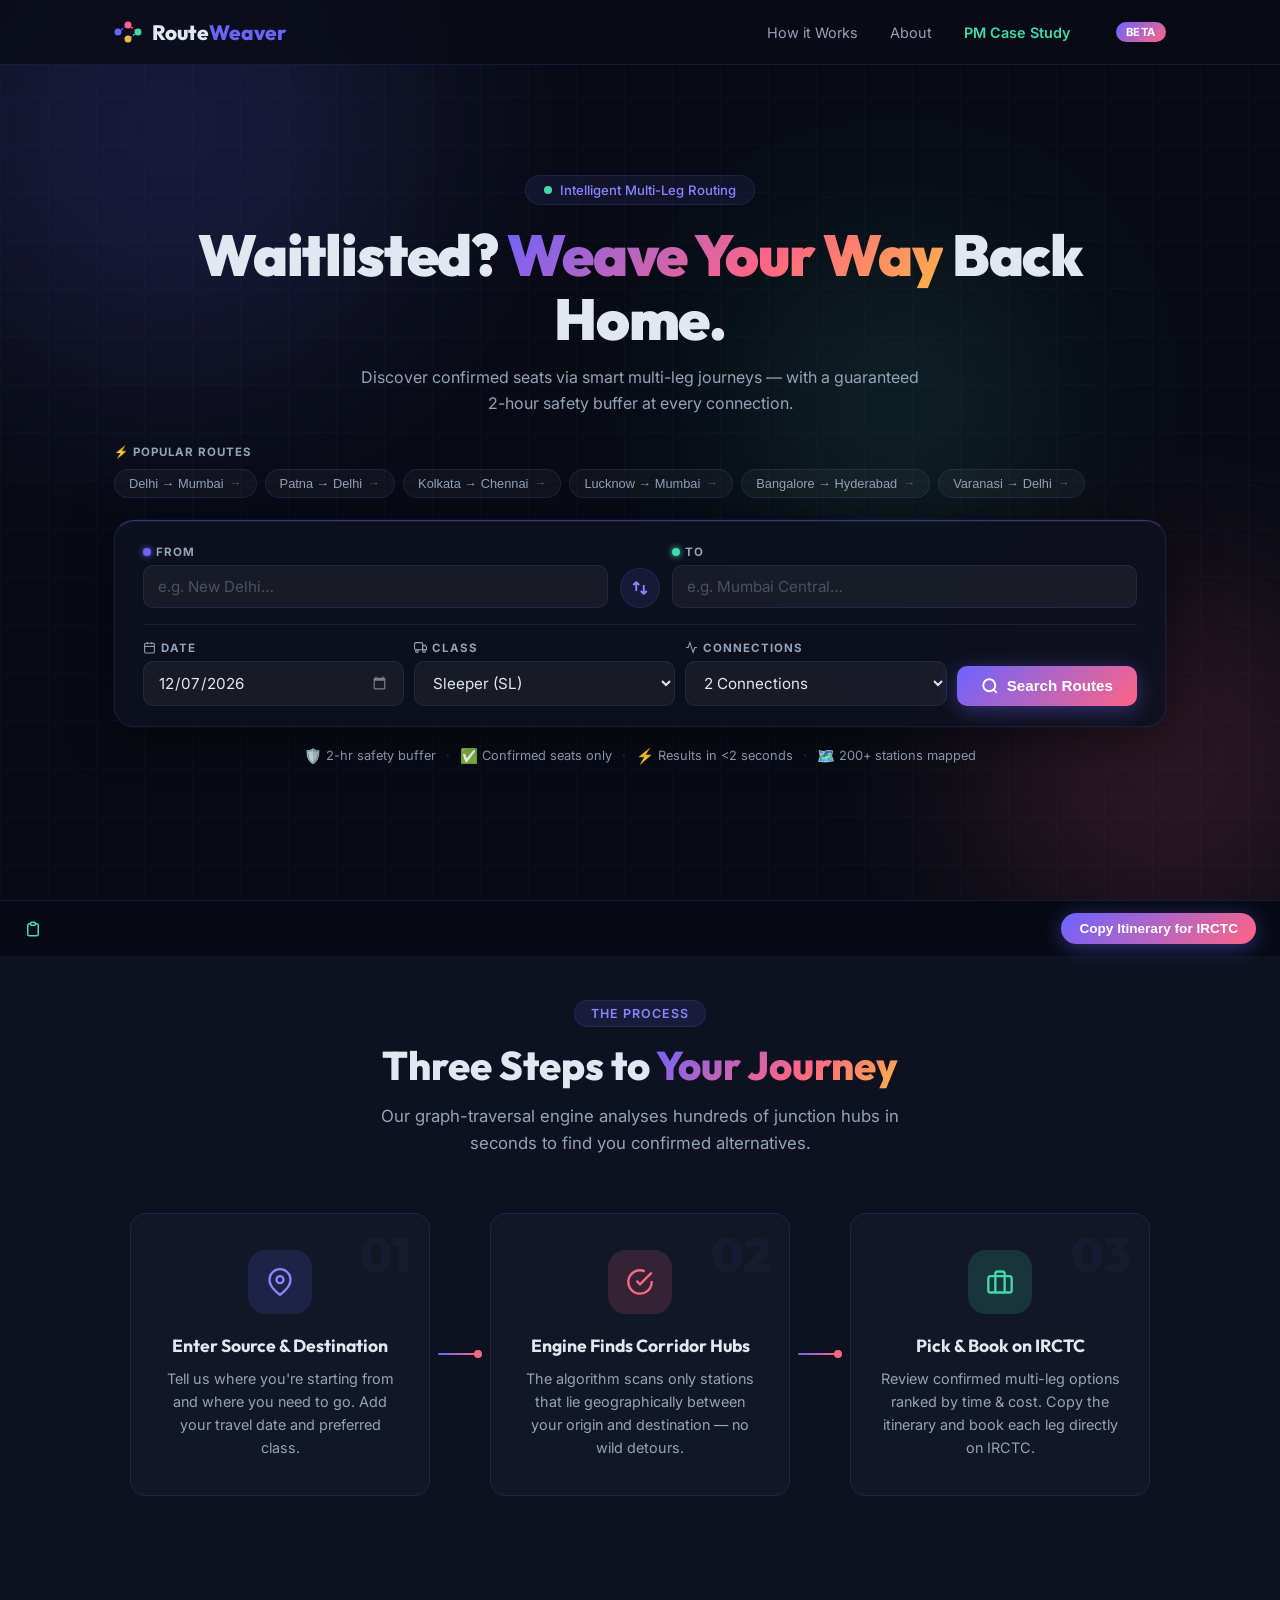
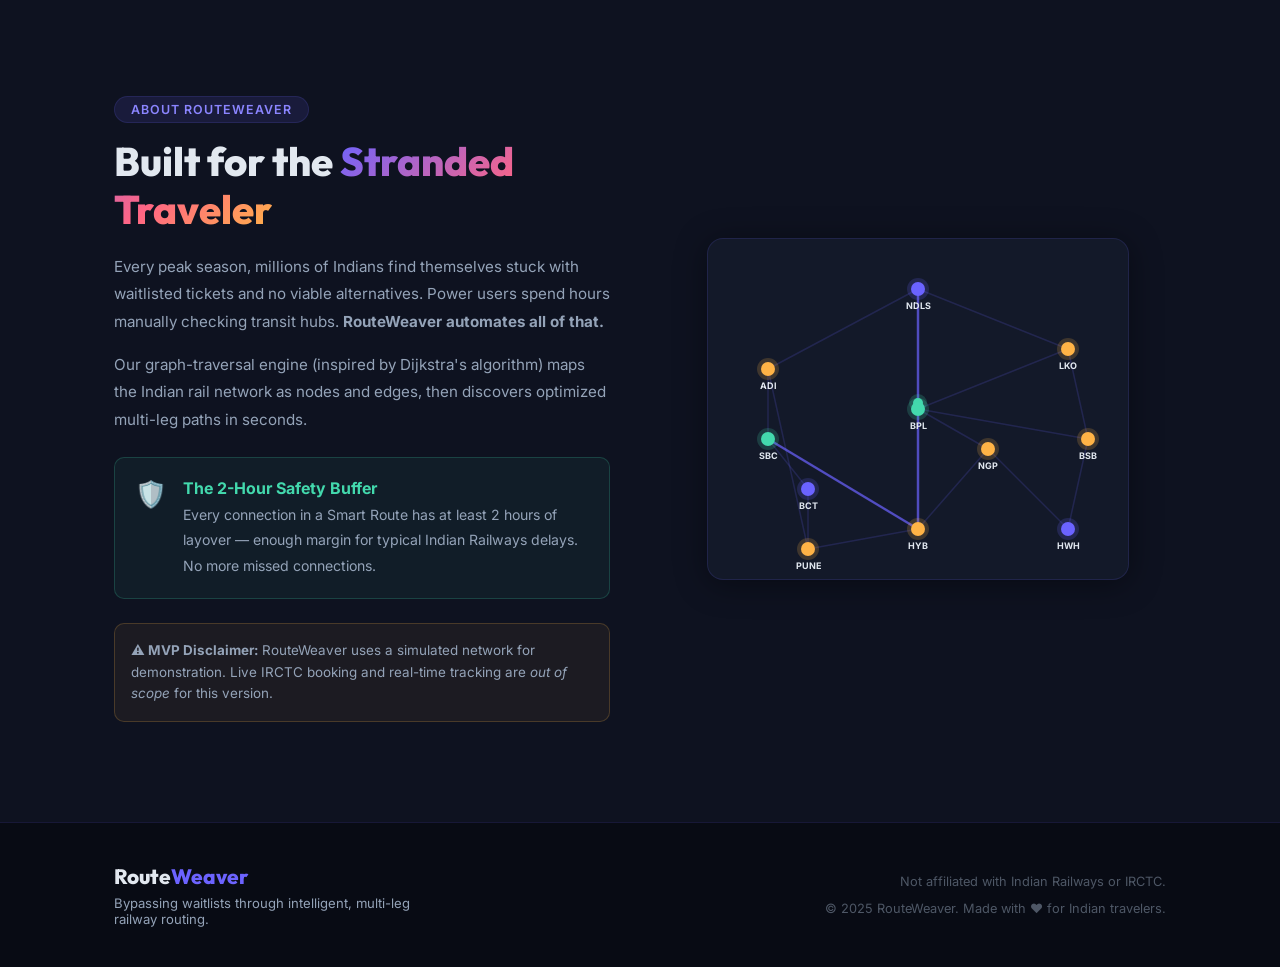
==== commit 9f1f303f: "feat: Add interactive PM Case Study dashboard" ====
--- a/index.html
+++ b/index.html
@@ -32,6 +32,7 @@
       <div class="nav-links">
         <a href="#how-it-works" class="nav-link">How it Works</a>
         <a href="#about" class="nav-link">About</a>
+        <a href="case-study.html" class="nav-link" style="color: #43D9AD; font-weight: 600;">PM Case Study</a>
       </div>
       <div class="nav-badge">Beta</div>
     </div>
